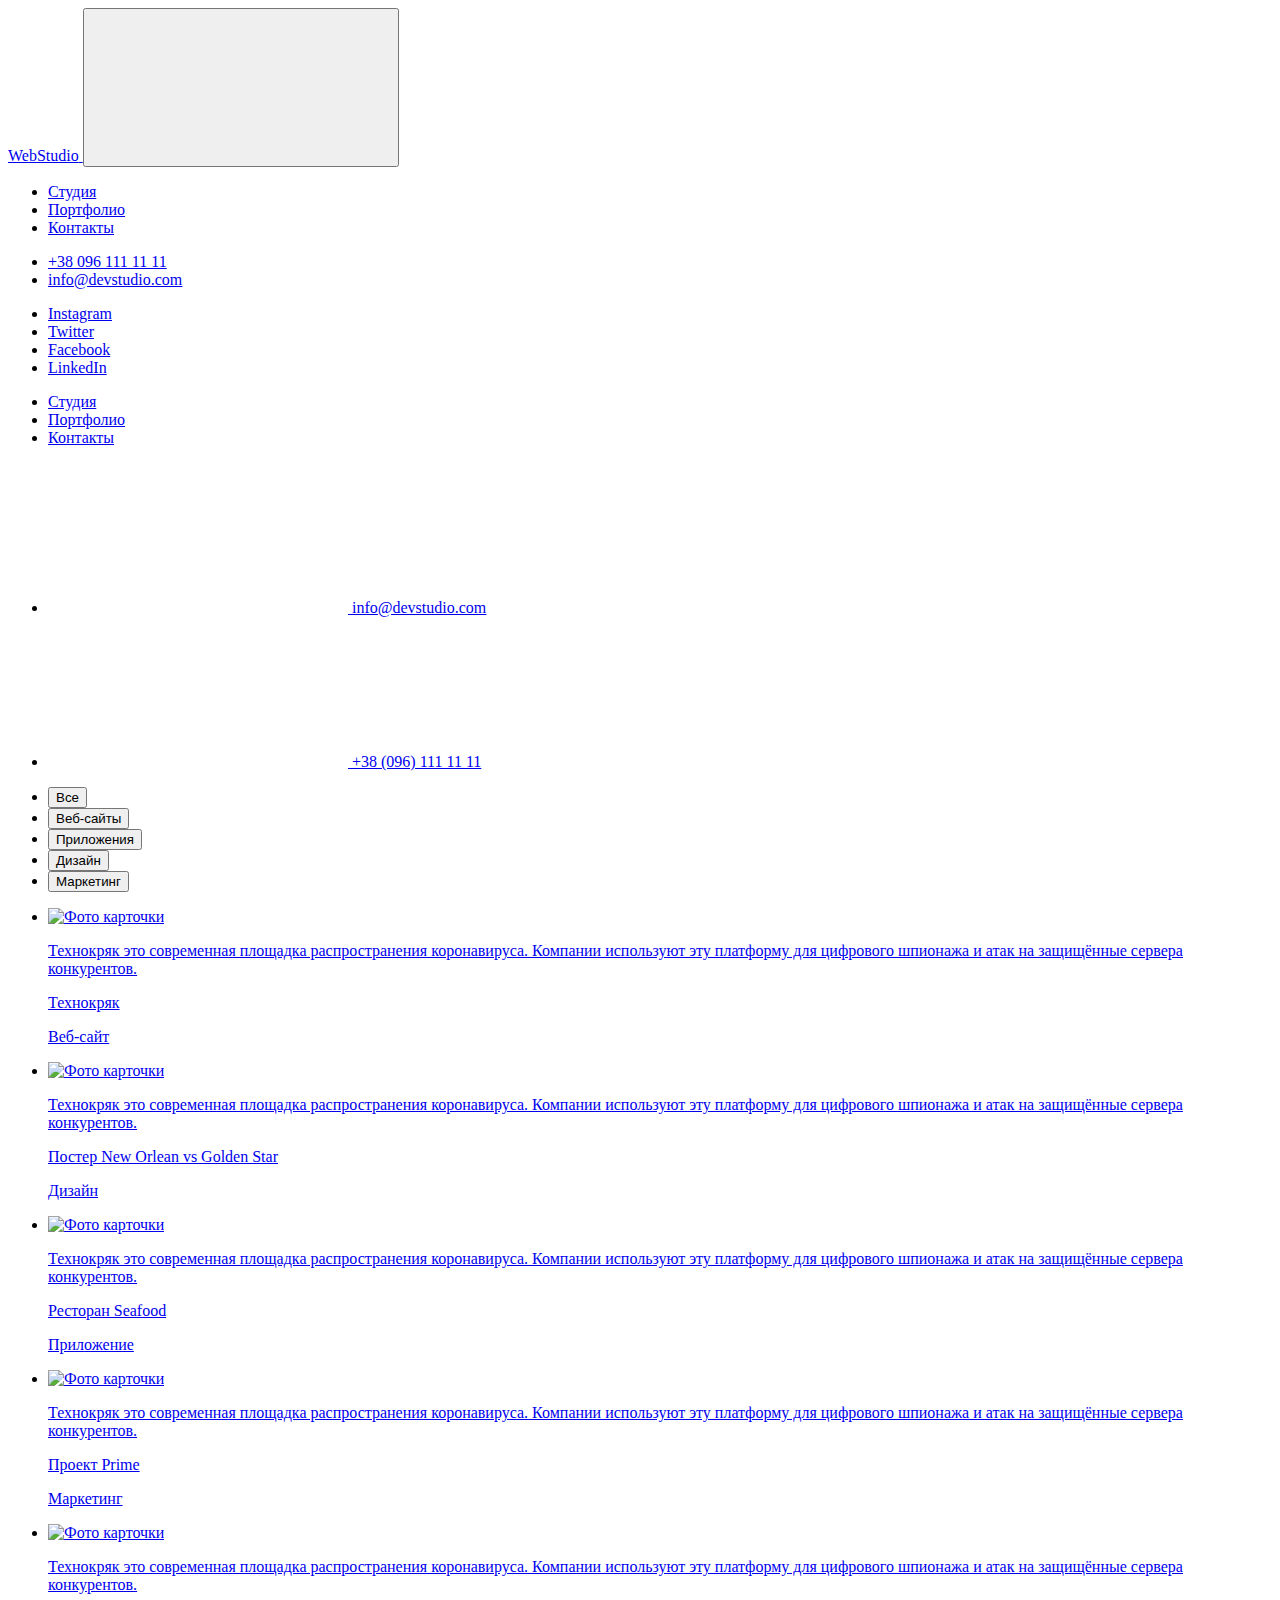
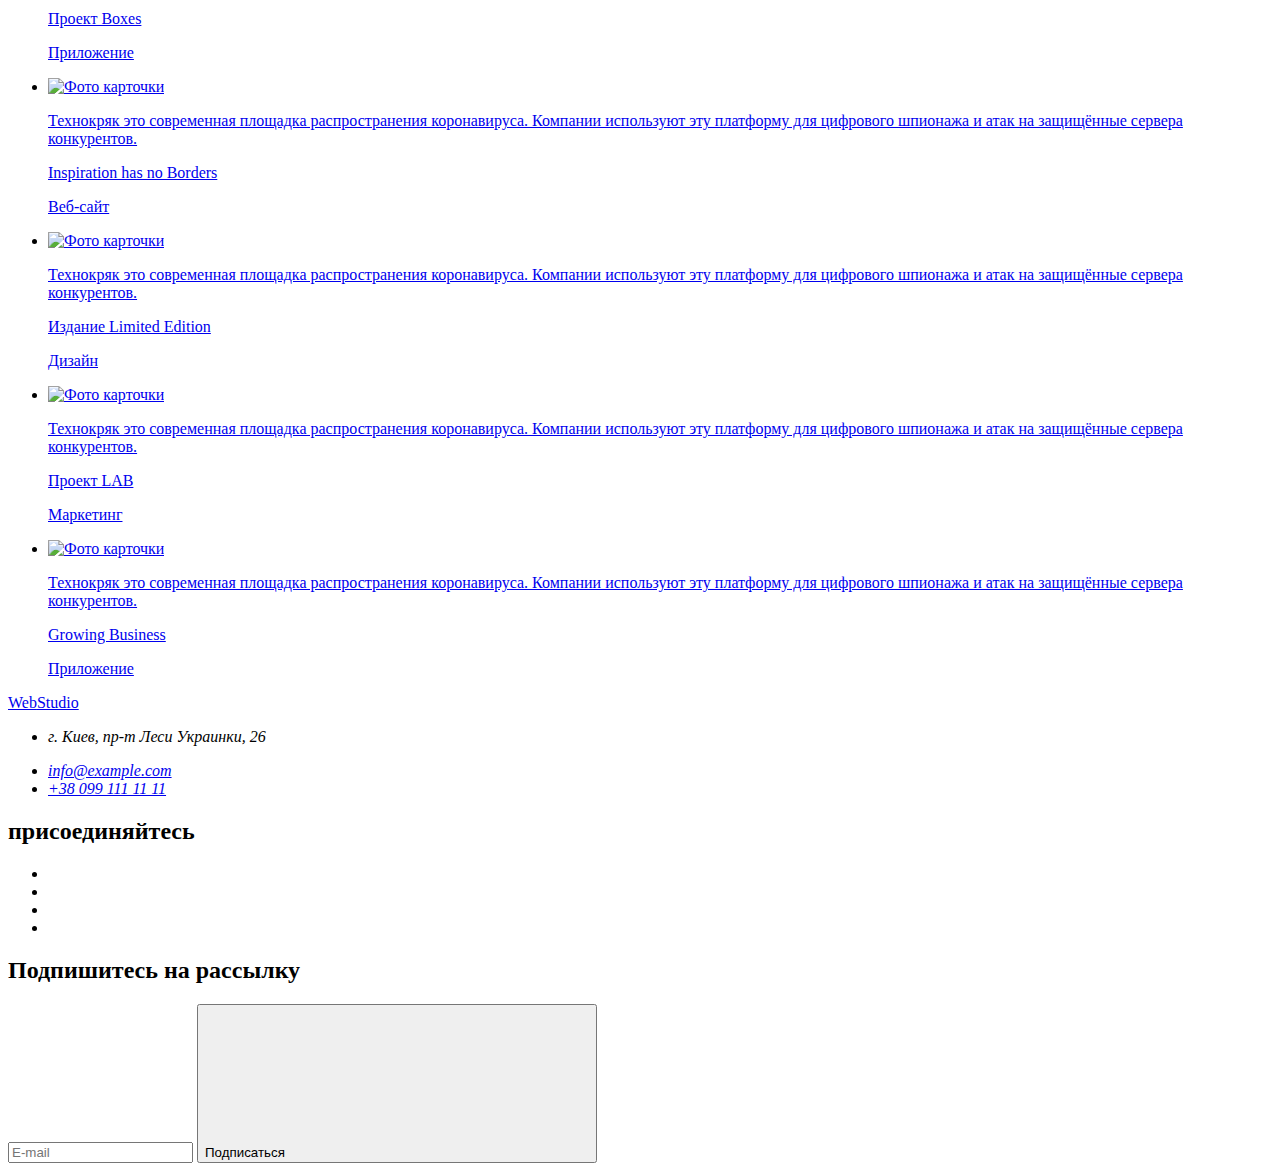
==== portfolio.html @ 1acf0124 "Add files via upload" ====
<!DOCTYPE html>
<html lang="ru">

<head>
    <meta charset="UTF-8">
    <meta name="viewport" content="width=device-width, initial-scale=1.0">
    <!-- <link href="./css/styles.css" rel="stylesheet"> -->
    <link rel="stylesheet" href="./css/main.min.css">
    <!-- Google fonts -->
    <link rel="preconnect" href="https://fonts.gstatic.com">
    <link href="https://fonts.googleapis.com/css2?family=Raleway:wght@700&family=Roboto:wght@400;500;700;900&display=swap"
        rel="stylesheet">
    <!-- Google fonts -->
    <title>Portfolio | Studio Portfolio</title>
</head>

<body>

    <header class="header">
    
        <!-- <div class="container"> -->
    
        <div class="header_flex">
    
            <nav class="navigation">
    
                <a href="./index.html" class="logo">
                    <span class="logo-web">Web</span><span>Studio</span>
                </a>
    
                <button type="button" class="menu-button" aria-expanded="false" data-menu-button>
    
                    <svg class="menu-button" aria-label="Переключатель мобильного меню">
    
                        <use class="icon-menu" href="./images/symbol-defs.svg#icon-menu"></use>
    
                        <use class="icon-cross" href="./images/symbol-defs.svg#icon-cross"></use>
    
                    </svg>
    
                </button>
    
                <div class="menu-container" data-menu>
    
                    <!-- Pages -->
    
                    <ul class="menu_list">
    
                        <li class="menu_item">
                            <a class="menu_pages" href="./index.html">Студия</a>
                        </li>
    
                        <li class="menu_item">
                            <a class="menu_pages" href="./portfolio.html">Портфолио</a>
                        </li>
    
                        <li class="menu_item">
                            <a class="menu_pages" href="#">Контакты</a>
                        </li>
    
                    </ul>
    
                    <!-- Contacts -->
    
                    <ul>
    
                        <li class="contact_item-phone">
                            <a href="tel:+380961111111" class="menu_contact-phone">
                                +38 096 111 11 11
                            </a>
                        </li>
    
                        <li class="contact_item-mail">
                            <a href="mailto:info@devstudio.com" class="menu_contact-mail">
                                info@devstudio.com
                            </a>
                        </li>
    
                    </ul>
    
                    <!-- Social media -->
    
                    <ul class="menu_media">
    
                        <li class="menu_media-item">
                            <a href="#" class="menu_media-link">Instagram</a>
                        </li>
    
                        <li class="menu_media-item">
                            <a href="#" class="menu_media-link">Twitter</a>
                        </li>
    
                        <li class="menu_media-item">
                            <a href="#" class="menu_media-link">Facebook</a>
                        </li>
    
                        <li class="menu_media-item">
                            <a href="#" class="menu_media-link">LinkedIn</a>
                        </li>
    
    
                    </ul>
    
                </div>
    
                <!-- Tablet and PC pages navigation -->
    
                <ul class="pages">
    
                    <li class="pages_item"><a href="./index.html"
                            class="navigation_link">Студия</a>
                    </li>

                    <li class="pages_item pages_item-active">
                        <a href="./portfolio.html" class="navigation_link navigation_link-active">Портфолио</a>
                    </li>

                    <li class="pages_item">
                        <a href="#footer" class="navigation_link">Контакты</a>
                    </li>
    
                </ul>
    
            </nav>
    
            <!-- Tablet and PC contacts -->
    
            <ul class="contacts">
    
                <li class="contacts_item">
                    <a href="mailto:info@devstudio.com" class="contacts_link">
                        <svg class="contacts_icon contacts_icon-envelope">
                            <use href="./images/symbol-defs.svg#envelope"></use>
                        </svg>
                        info@devstudio.com
                    </a>
                </li>
    
                <li class="contacts_item">
                    <a href="tel:+380961111111" class="contacts_link">
                        <svg class="contacts_icon contacts_icon-smartphone">
                            <use href="./images/symbol-defs.svg#smartphone"></use>
                        </svg>
                        +38 (096) 111 11 11
                    </a>
                </li>
    
            </ul>
    
        </div>
    
        <!-- </div> -->
    
    </header>

    <main>

        <section class="section">

                <div class="container">

                <!-- Filters -->

                    <ul class="filters">

                        <li class="filters_item">

                            <button type="button" class="filter_button">Все</button>

                        </li>

                        <li class="filters_item">

                            <button type="button" class="filter_button">Веб-сайты</button>

                        </li>

                        <li class="filters_item">

                            <button type="button" class="filter_button">Приложения</button>

                        </li>

                        <li class="filters_item">

                            <button type="button" class="filter_button">Дизайн</button>

                        </li>

                        <li class="filters_item">

                            <button type="button" class="filter_button">Маркетинг</button>

                        </li>


                    </ul>

                <!-- Cards list -->

                    <ul class="cards">

                        <li class="card">
                            <a class="cards_link" href="#">
                                
                                <img srcset="./images/project-1.jpg 1x, ./images/project-1@2x.jpg 2x" src="./images/project-1.jpg" alt="Фото карточки" class="card_img">

                                <div class="card_overlay">
                                    <p class="overlay_text">Технокряк это современная площадка распространения коронавируса. Компании используют эту
                                        платформу для цифрового
                                        шпионажа и атак на защищённые сервера конкурентов.</p>
                                </div>

                                <div class="card_footer bugged-footer">
                                    <p class="card_title">Технокряк</p>
                                    <p class="card_description">Веб-сайт</p>
                                </div>

                            </a>
                        </li>

                        <li class="card">
                            <a class="cards_link" href="#">

                                <img srcset="./images/project-2.jpg 1x, ./images/project-2@2x.jpg 2x" src="./images/project-2.jpg" alt="Фото карточки" class="card_img">

                                <div class="card_overlay">
                                    <p class="overlay_text">Технокряк это современная площадка распространения коронавируса. Компании используют эту
                                        платформу для цифрового
                                        шпионажа и атак на защищённые сервера конкурентов.</p>
                                </div>

                                <div class="card_footer">
                                <p class="card_title">Постер New Orlean vs Golden Star</p>
                                <p class="card_description">Дизайн</p>
                                </div>

                            </a>
                        </li>

                        <li class="card">
                            <a class="cards_link" href="#">

                                <img srcset="./images/project-3.jpg 1x, ./images/project-3@2x.jpg 2x" src="./images/project-3.jpg" alt="Фото карточки" class="card_img">

                                <div class="card_overlay">
                                    <p class="overlay_text">Технокряк это современная площадка распространения коронавируса. Компании используют эту
                                        платформу для цифрового
                                        шпионажа и атак на защищённые сервера конкурентов.</p>
                                </div>

                                <div class="card_footer">
                                <p class="card_title">Ресторан Seafood</p>
                                <p class="card_description">Приложение</p>
                                </div>

                            </a>
                        </li>

                        <li class="card">
                            <a class="cards_link" href="#">

                                <img srcset="./images/project-4.jpg 1x, ./images/project-4@2x.jpg 2x" src="./images/project-4.jpg" alt="Фото карточки" class="card_img">

                                <div class="card_overlay">
                                    <p class="overlay_text">Технокряк это современная площадка распространения коронавируса. Компании используют эту
                                        платформу для цифрового
                                        шпионажа и атак на защищённые сервера конкурентов.</p>
                                </div>

                                <div class="card_footer">
                                <p class="card_title">Проект Prime</p>
                                <p class="card_description">Маркетинг</p>
                                </div>

                            </a>
                        </li>

                        <li class="card">
                            <a class="cards_link" href="#">

                                <img srcset="./images/project-5.jpg 1x, ./images/project-5@2x.jpg 2x" src="./images/project-5.jpg" alt="Фото карточки" class="card_img">

                                <div class="card_overlay">
                                    <p class="overlay_text">Технокряк это современная площадка распространения коронавируса. Компании используют эту
                                        платформу для цифрового
                                        шпионажа и атак на защищённые сервера конкурентов.</p>
                                </div>

                                <div class="card_footer">
                                <p class="card_title">Проект Boxes</p>
                                <p class="card_description">Приложение</p>
                                </div>

                            </a>
                        </li>

                        <li class="card">
                            <a class="cards_link" href="#">

                                <img srcset="./images/project-6.jpg 1x, ./images/project-6@2x.jpg 2x" src="./images/project-6.jpg" alt="Фото карточки" class="card_img">

                                <div class="card_overlay">
                                    <p class="overlay_text">Технокряк это современная площадка распространения коронавируса. Компании используют эту
                                        платформу для цифрового
                                        шпионажа и атак на защищённые сервера конкурентов.</p>
                                </div>

                                <div class="card_footer">
                                <p class="card_title">Inspiration has no Borders</p>
                                <p class="card_description">Веб-сайт</p>
                                </div>

                            </a>
                        </li>

                        <li class="card">
                            <a class="cards_link" href="#">
                                
                                <img srcset="./images/project-7.jpg 1x, ./images/project-7@2x.jpg 2x" src="./images/project-7.jpg" alt="Фото карточки" class="card_img">

                                <div class="card_overlay">
                                    <p class="overlay_text">Технокряк это современная площадка распространения коронавируса. Компании используют эту
                                        платформу для цифрового
                                        шпионажа и атак на защищённые сервера конкурентов.</p>
                                </div>

                                <div class="card_footer">
                                <p class="card_title">Издание Limited Edition</p>
                                <p class="card_description">Дизайн</p>
                                </div>

                            </a>
                        </li>

                        <li class="card">
                            <a class="cards_link" href="#">

                                <img srcset="./images/project-8.jpg 1x, ./images/project-8@2x.jpg 2x" src="./images/project-8.jpg" alt="Фото карточки" class="card_img">

                                <div class="card_overlay">
                                    <p class="overlay_text">Технокряк это современная площадка распространения коронавируса. Компании используют эту
                                        платформу для цифрового
                                        шпионажа и атак на защищённые сервера конкурентов.</p>
                                </div>

                                <div class="card_footer">
                                <p class="card_title">Проект LAB</p>
                                <p class="card_description">Маркетинг</p>
                                </div>

                            </a>
                        </li>

                        <li class="card">
                            <a class="cards_link" href="#">

                                <img srcset="./images/project-9.jpg 1x, ./images/project-9@2x.jpg 2x" src="./images/project-9.jpg" alt="Фото карточки" class="card_img">

                                <div class="card_overlay">
                                    <p class="overlay_text">Технокряк это современная площадка распространения коронавируса. Компании используют эту
                                        платформу для цифрового
                                        шпионажа и атак на защищённые сервера конкурентов.</p>
                                </div>

                                <div class="card_footer">
                                <p class="card_title">Growing Business</p>
                                <p class="card_description">Приложение</p>
                                </div>

                            </a>
                        </li>
                        
                    </ul>

                </div>

        </section>

    </main>

    <footer class="footer" id="footer">
    
        <div class="container">
    
            <!-- Logo, address and contacts -->
    
            <div class="footer-flex">
    
                <div class="footer-box">
    
                    <a href="./index.html" class="logo">
                        <span class="logo-web">Web</span><span class="logo-studio">Studio</span>
                    </a>
    
                    <address class="address">
    
                        <ul>
    
                            <li class="address_item">
                                <p class="address_street">г. Киев, пр-т Леси Украинки, 26</p>
                            </li>
    
                            <li class="address_item"><a href="mailto:info@example.com" class="address_contact">
                                    info@example.com
                                </a></li>
                            <li class="address_item"><a href="tel:+380991111111" class="address_contact">
                                    +38 099 111 11 11
                                </a></li>
    
                        </ul>
    
                    </address>
    
                </div>
    
                <!-- Social media -->
    
                <div class="footer-box media-box">
    
                    <h2 class="footer-box-title">присоединяйтесь</h2>
    
                    <ul class="media-list">
    
                        <li><a href="#" class="media_item media_icon-instagram"></a></li>
                        <li><a href="#" class="media_item media_icon-twitter"></a></li>
                        <li><a href="#" class="media_item media_icon-facebook"></a></li>
                        <li><a href="#" class="media_item media_icon-linkedin"></a></li>
    
                    </ul>
    
                </div>
    
            </div>
    
            <!-- Email subscription form -->
    
            <div class="footer-box email-box">
    
                <h2 class="footer-box-title">Подпишитесь на рассылку</h2>
    
                <form class="subscription-form">
    
                    <label>
    
                        <input class="email-input" type="email" name="email" placeholder="E-mail">
    
                    </label>
    
                    <button type="submit" class="subscription-button">
    
                        Подписаться
    
                        <svg class="icon-send">
                            <use href="./images/symbol-defs.svg#icon-send"></use>
                        </svg>
    
                    </button>
    
                </form>
    
            </div>
    
        </div>
    
    </footer>

    <!-- Script -->

    <script src="./js/menu.js"></script>

</body>
</html>
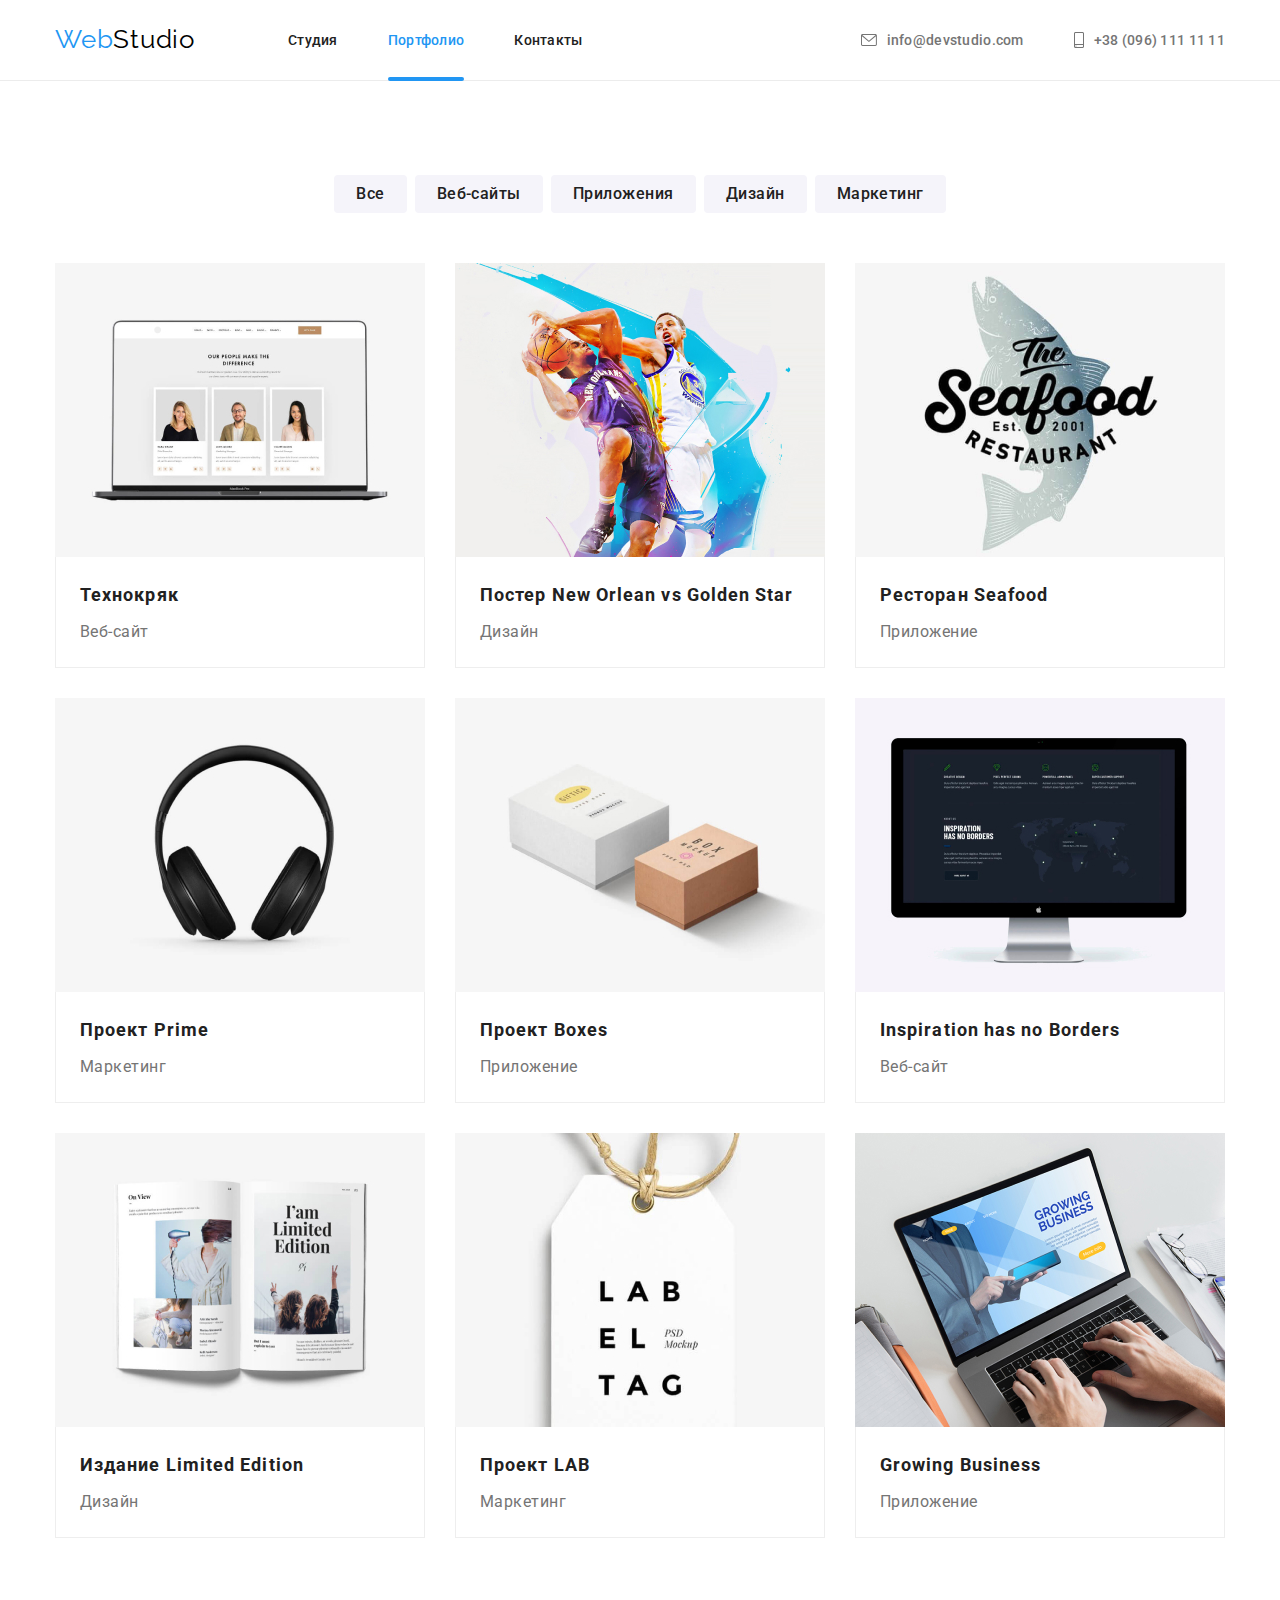
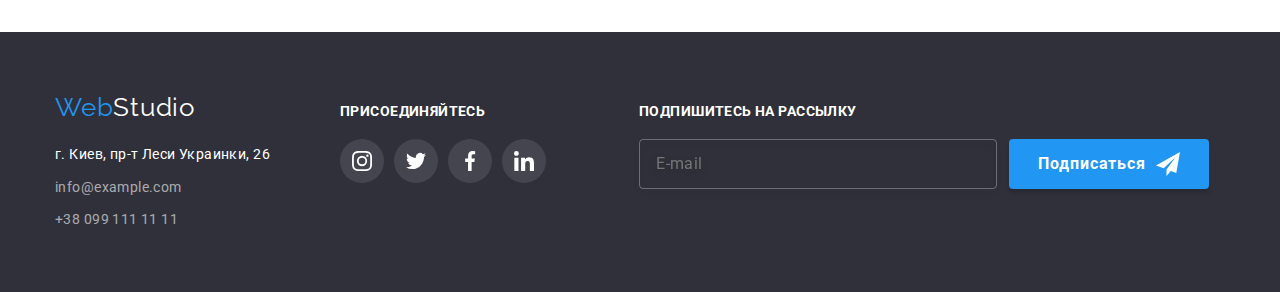
==== commit 5262dc55: "Add files via upload" ====
--- a/portfolio.html
+++ b/portfolio.html
@@ -18,7 +18,7 @@
 
     <header class="header">
     
-        <!-- <div class="container"> -->
+        <div class="container">
     
         <div class="header_flex">
     
@@ -149,7 +149,7 @@
     
         </div>
     
-        <!-- </div> -->
+        </div>
     
     </header>
 
--- a/css/styles.css
+++ b/css/styles.css
@@ -0,0 +1,1007 @@
+:root {
+  --studio-prime-color: #2196f3;
+  --main-dark-color: #212121;
+  --gray-color: #757575;
+  --icons-gray: #afb1b8;
+}
+
+* {
+  box-sizing: border-box;
+}
+
+body {
+  color: #000;
+  font-family: 'Roboto', sans-serif;
+  margin: 0;
+}
+ul {
+  margin: 0;
+  padding: 0;
+  list-style: none;
+}
+button {
+  font-family: inherit;
+}
+img {
+  display: block;
+}
+
+.section {
+  padding: 94px 0 94px 0;
+}
+
+/* Main container style */
+
+.container {
+  width: 1200px;
+  margin: 0 auto;
+  padding: 0 15px;
+}
+
+/* Header */
+
+.header {
+  border-bottom: 1px solid #ececec;
+  /* min-height: 80px; */
+}
+.header_flex {
+  display: flex;
+  height: 80px;
+}
+/* Logo */
+
+.logo {
+  font-size: 26px;
+  color: #000;
+  text-decoration: none;
+  font-family: 'Raleway', sans-serif;
+  letter-spacing: 0.03em;
+  line-height: 1.2;
+}
+.logo-web {
+  color: var(--studio-prime-color);
+}
+.logo-studio {
+  color: #fff;
+}
+
+/* Site navigation */
+
+.navigation {
+  align-items: center;
+  display: flex;
+}
+.pages {
+  margin-left: 93px;
+  display: flex;
+}
+.pages_item:not(:first-child) {
+  margin-left: 50px;
+}
+
+.pages_item {
+  position: relative;
+}
+
+.pages_item::after {
+  content: '';
+  display: flex;
+  opacity: 0;
+  background: var(--studio-prime-color);
+  border-radius: 2px;
+  width: 100%;
+  height: 4px;
+  margin-top: 27px;
+  position: absolute;
+
+  transition-property: opacity;
+  transition-duration: 250ms;
+  transition-timing-function: cubic-bezier(0.4, 0, 0.2, 1);
+}
+.pages_item:hover::after,
+.pages_item:focus::after {
+  opacity: 1;
+}
+.pages_item-active::after {
+  opacity: 1;
+}
+
+.navigation_link {
+  color: var(--main-dark-color);
+  font-weight: 500;
+  font-size: 14px;
+  text-decoration: none;
+  letter-spacing: 0.02em;
+  line-height: 1.15;
+  padding: 15px 0;
+
+  transition-property: color;
+  transition-duration: 250ms;
+  transition-timing-function: cubic-bezier(0.4, 0, 0.2, 1);
+}
+.navigation_link:hover,
+.navigation_link:focus {
+  color: var(--studio-prime-color);
+}
+.navigation_link-active {
+  color: var(--studio-prime-color);
+}
+
+/* Header contacts */
+
+.contacts {
+  margin-left: auto;
+  display: flex;
+  align-items: center;
+}
+.contacts_item:not(:first-child) {
+  margin-left: 50px;
+}
+.contacts_link {
+  display: flex;
+  color: var(--gray-color);
+  fill: var(--gray-color);
+  font-weight: 500;
+  font-size: 14px;
+  text-decoration: none;
+  letter-spacing: 0.02em;
+  line-height: 1.15;
+  padding: 10px 0 10px 0;
+  align-items: center;
+
+  transition-property: color, fill;
+  transition-duration: 250ms;
+  transition-timing-function: cubic-bezier(0.4, 0, 0.2, 1);
+}
+.contacts_link:hover,
+.contacts_link:focus {
+  color: var(--studio-prime-color);
+  fill: var(--studio-prime-color);
+}
+
+.contacts_icon {
+  margin-right: 10px;
+}
+.contacts_icon-envelope {
+  width: 16px;
+  height: 12px;
+}
+.contacts_icon-smartphone {
+  width: 10px;
+  height: 16px;
+}
+
+/* Hero */
+
+.hero {
+  background: linear-gradient(rgba(47, 48, 58, 0.4), rgba(47, 48, 58, 0.4)),
+    url(../images/hero-bg.jpg);
+  background-color: #2f303a;
+  text-align: center;
+  display: flex;
+  align-items: center;
+  padding: 200px 0;
+}
+.hero_title {
+  line-height: 1.36;
+  font-size: 44px;
+  font-weight: 900;
+  color: #fff;
+  text-transform: uppercase;
+  letter-spacing: 0.06em;
+  margin: 0;
+  margin-bottom: 30px;
+}
+.hero_button {
+  display: inline-block;
+
+  cursor: pointer;
+  font-size: 16px;
+  font-weight: 700;
+  line-height: 1.875;
+  color: #fff;
+  text-decoration: none;
+  letter-spacing: 0.06em;
+  background-color: var(--studio-prime-color);
+  box-shadow: 0px 4px 4px rgba(0, 0, 0, 0.15);
+  border-radius: 4px;
+  border: none;
+  padding: 10px 32px;
+
+  transition-property: background;
+  transition-duration: 250ms;
+  transition-timing-function: cubic-bezier(0.4, 0, 0.2, 1);
+}
+.hero_button:hover,
+.hero_button:focus {
+  background: #188ce8;
+}
+
+/* Modal */
+
+.backdrop {
+  position: fixed;
+  top: 0;
+  left: 0;
+  width: 100%;
+  height: 100%;
+  background: rgba(0, 0, 0, 0.2);
+  z-index: 2;
+}
+.backdrop.is-hidden {
+  opacity: 0;
+  pointer-events: none;
+}
+
+.modal {
+  position: absolute;
+  top: 50%;
+  left: 50%;
+  transform: translate(-50%, -50%);
+
+  width: 528px;
+  height: 581px;
+  padding: 40px;
+
+  background: #ffffff;
+  box-shadow: 0px 1px 3px rgba(0, 0, 0, 0.12), 0px 1px 1px rgba(0, 0, 0, 0.14),
+    0px 2px 1px rgba(0, 0, 0, 0.2);
+  border-radius: 4px;
+}
+.modal_close {
+  position: absolute;
+  top: 8px;
+  right: 8px;
+  display: flex;
+  justify-content: center;
+  align-items: center;
+
+  width: 30px;
+  height: 30px;
+  border-radius: 50%;
+
+  background: #ffffff;
+  border: 1px solid rgba(0, 0, 0, 0.1);
+  cursor: pointer;
+}
+
+.modal_close-icon {
+  width: 18px;
+  height: 18px;
+
+  fill: #000;
+
+  transition-property: fill, transform;
+  transition-duration: 250ms;
+  transition-timing-function: cubic-bezier(0.4, 0, 0.2, 1);
+}
+.modal_close:hover .modal_close-icon {
+  transform: rotate(90deg);
+  fill: var(--studio-prime-color);
+}
+
+/* Modal form */
+
+.modal_title {
+  font-weight: bold;
+  font-size: 20px;
+  line-height: 1.15;
+  text-align: center;
+  letter-spacing: 0.03em;
+  margin: 0;
+
+  color: var(--main-dark-color);
+}
+
+.modal_form {
+  display: flex;
+  flex-direction: column;
+  text-align: left;
+  justify-content: center;
+  margin-top: 12px;
+}
+
+/* Modal form inputs */
+
+.form_element {
+  display: flex;
+  flex-direction: column;
+
+  font-size: 12px;
+  line-height: 1.16;
+  letter-spacing: 0.01em;
+
+  color: var(--gray-color);
+}
+.form_element:not(:nth-child(4)) {
+  margin-bottom: 10px;
+}
+
+.input-box {
+  position: relative;
+  margin-top: 4px;
+  height: 40px;
+}
+.element_icon {
+  position: absolute;
+  top: 50%;
+  left: 15px;
+
+  transform: translateY(-50%);
+
+  width: 18px;
+  height: 18px;
+  fill: var(--main-dark-color);
+
+  transition-property: fill;
+  transition-duration: 250ms;
+  transition-timing-function: cubic-bezier(0.4, 0, 0.2, 1);
+}
+.input-box:focus-within .element_icon {
+  fill: var(--studio-prime-color);
+}
+
+.form_input {
+  display: flex;
+  align-items: center;
+  padding-left: 42px;
+  width: 100%;
+  height: 100%;
+  outline: none;
+
+  border: 1px solid rgba(33, 33, 33, 0.2);
+  border-radius: 4px;
+
+  transition-property: border;
+  transition-duration: 250ms;
+  transition-timing-function: cubic-bezier(0.4, 0, 0.2, 1);
+}
+.input-box:focus-within .form_input {
+  border: 1px solid var(--studio-prime-color);
+}
+
+/* Form comment input */
+
+.form_comment {
+  width: 100%;
+  padding: 12px 16px;
+  border: 1px solid rgba(33, 33, 33, 0.2);
+  border-radius: 4px;
+  margin-top: 4px;
+  resize: none;
+  height: 120px;
+
+  font-family: Roboto;
+  font-size: 12px;
+  line-height: 1.16;
+  letter-spacing: 0.01em;
+  outline: none;
+
+  transition-property: border;
+  transition-duration: 250ms;
+  transition-timing-function: cubic-bezier(0.4, 0, 0.2, 1);
+}
+.form_comment::placeholder {
+  font-family: Roboto;
+  font-size: 12px;
+  line-height: 1.16;
+  letter-spacing: 0.01em;
+  color: var(--gray-color);
+  opacity: 0.5;
+}
+
+.form_comment:focus-within {
+  border: 1px solid var(--studio-prime-color);
+}
+
+/* Form consent */
+
+.modal_consent {
+  position: relative;
+  display: flex;
+  justify-content: center;
+  margin-top: 20px;
+  padding-left: 20px;
+
+  font-size: 14px;
+  line-height: 1.71;
+  letter-spacing: 0.03em;
+}
+.modal_consent > .consent_link {
+  color: var(--studio-prime-color);
+  padding-left: 7px;
+}
+
+.consent_input {
+  position: absolute;
+  -webkit-appearance: none;
+  appearance: none;
+}
+
+.check-box {
+  position: absolute;
+  top: 50%;
+  left: 10px;
+  transform: translateY(-50%);
+  cursor: pointer;
+
+  width: 16px;
+  height: 15px;
+
+  border-radius: 4px;
+  border: 2px solid var(--main-dark-color);
+}
+
+.consent_input:checked + .check-box {
+  background-image: url(../images/modal-form-icons/check.svg);
+  background-color: var(--studio-prime-color);
+  border: none;
+}
+
+/* Form submission button */
+
+.modal_submit {
+  width: 200px;
+  height: 50px;
+
+  font-weight: bold;
+  font-size: 16px;
+  line-height: 1.87;
+  cursor: pointer;
+
+  display: flex;
+  align-items: center;
+  justify-content: center;
+  letter-spacing: 0.06em;
+  border: none;
+  border-radius: 4px;
+  margin-top: 30px;
+  margin-left: auto;
+  margin-right: auto;
+
+  color: #ffffff;
+  background-color: var(--studio-prime-color);
+  box-shadow: 0px 4px 4px rgba(0, 0, 0, 0.15);
+
+  transition-property: background-color;
+  transition-duration: 250ms;
+  transition-timing-function: cubic-bezier(0.4, 0, 0.2, 1);
+}
+.modal_submit:hover,
+.modal_submit:focus {
+  background-color: #188ce8;
+}
+
+/* Qualities list */
+
+.qualities {
+  display: flex;
+  flex-wrap: wrap;
+}
+
+.qualities_item {
+  width: 270px;
+}
+
+.qualities_icon-box {
+  display: flex;
+  height: 120px;
+  background-color: #f5f4fa;
+  margin-bottom: 30px;
+  background-size: 70px;
+  align-items: center;
+  justify-content: center;
+}
+.qualities_icon {
+  width: 70px;
+  height: 70px;
+}
+
+.qualities_item:not(:last-child) {
+  margin-right: 30px;
+}
+.qualities_title {
+  font-size: 14px;
+  font-weight: 700;
+  color: var(--main-dark-color);
+  line-height: 1.2;
+  letter-spacing: 0.03em;
+  text-transform: uppercase;
+  margin: 0;
+  margin-bottom: 10px;
+}
+.qualities_description {
+  font-size: 14px;
+  color: var(--gray-color);
+  line-height: 1.7;
+  letter-spacing: 0.03em;
+  margin: 0;
+}
+
+/* What are we doing block */
+
+.services {
+  padding-top: 0;
+}
+
+.services_title {
+  font-weight: 700;
+  font-size: 36px;
+  line-height: 1.2;
+  text-align: center;
+  letter-spacing: 0.03em;
+  color: var(--main-dark-color);
+  margin-bottom: 50px;
+  margin-top: 0;
+}
+
+.services_list {
+  display: flex;
+}
+
+.services_item {
+  position: relative;
+  overflow: hidden;
+  z-index: 1;
+}
+.services_item:not(:last-child) {
+  margin-right: 30px;
+}
+
+.service_label {
+  font-style: normal;
+  font-weight: bold;
+  font-size: 14px;
+  line-height: 1.15;
+  text-align: center;
+  letter-spacing: 0.03em;
+  text-transform: uppercase;
+  margin: 0;
+  color: #ffffff;
+
+  position: absolute;
+  bottom: 0;
+  left: 0;
+  right: 0;
+  padding: 27px 0;
+
+  background: rgba(47, 48, 58, 0.8);
+}
+
+/* Our team */
+
+.team {
+  background-color: #f5f4fa;
+}
+
+.team_title {
+  font-weight: 700;
+  font-size: 36px;
+  line-height: 1.2;
+  text-align: center;
+  letter-spacing: 0.03em;
+  color: var(--main-dark-color);
+  margin: 0;
+}
+
+.team_list {
+  display: flex;
+  margin-top: 50px;
+}
+
+.team_item {
+  box-shadow: 0px 1px 3px rgba(0, 0, 0, 0.12), 0px 1px 1px rgba(0, 0, 0, 0.14),
+    0px 2px 1px rgba(0, 0, 0, 0.2);
+  border-radius: 0px 0px 4px 4px;
+}
+.team_item:not(:last-child) {
+  margin-right: 30px;
+}
+
+.team_item-footer {
+  background-color: #fff;
+  padding: 30px 0 30px 0;
+  text-align: center;
+  border-bottom-left-radius: 4px;
+  border-bottom-right-radius: 4px;
+}
+.member {
+  font-weight: 500;
+  font-size: 16px;
+  line-height: 1.2;
+  letter-spacing: 0.03em;
+  color: var(--main-dark-color);
+  margin: 0;
+}
+.member-position {
+  font-size: 16px;
+  line-height: 19px;
+  letter-spacing: 0.03em;
+  color: var(--gray-color);
+  margin: 10px 0 0 0;
+}
+
+.team_social-list {
+  display: flex;
+  justify-content: center;
+  margin-top: 16px;
+}
+
+.team_social-item:not(:last-child) {
+  margin-right: 10px;
+}
+
+.social_link {
+  display: flex;
+  width: 44px;
+  height: 44px;
+  border-radius: 50%;
+  justify-content: center;
+  align-items: center;
+  fill: var(--icons-gray);
+
+  transition-property: background-color, fill;
+  transition-duration: 250ms;
+  transition-timing-function: cubic-bezier(0.4, 0, 0.2, 1);
+}
+
+.social_link:hover,
+.social_link:focus {
+  background-color: var(--studio-prime-color);
+  fill: #fff;
+}
+
+.social_icon {
+  width: 20px;
+  height: 20px;
+}
+
+/* Regular customers */
+
+.clients_title {
+  color: var(--main-dark-color);
+  font-weight: bold;
+  font-size: 36px;
+  line-height: 42px;
+  text-align: center;
+  letter-spacing: 0.03em;
+  margin: 0;
+  margin-bottom: 50px;
+}
+
+.clients_list {
+  display: flex;
+  justify-content: center;
+}
+
+.clients_item:not(:last-child) {
+  margin-right: 30px;
+}
+
+.clients_link {
+  display: flex;
+  justify-content: center;
+  align-items: center;
+  width: 170px;
+  height: 90px;
+  border: 1px solid var(--icons-gray);
+  border-radius: 4px;
+  fill: var(--icons-gray);
+
+  transition-property: border, fill;
+  transition-duration: 250ms;
+  transition-timing-function: cubic-bezier(0.4, 0, 0.2, 1);
+}
+.clients_link:hover,
+.clients_link:focus {
+  border: 1px solid var(--studio-prime-color);
+  fill: var(--studio-prime-color);
+}
+
+.logo-1 {
+  width: 45px;
+  height: 50px;
+}
+.logo-2 {
+  width: 40px;
+  height: 52px;
+}
+.logo-3 {
+  width: 41px;
+  height: 42.6px;
+}
+.logo-4 {
+  width: 80px;
+  height: 42px;
+}
+.logo-5 {
+  width: 59px;
+  height: 47px;
+}
+.logo-6 {
+  width: 88.5px;
+  height: 45.5px;
+}
+
+/* Portfolio page */
+
+/* Filters */
+
+.filters {
+  display: flex;
+  justify-content: center;
+}
+.filters_item:not(:last-child) {
+  margin-right: 8px;
+}
+.filter_button {
+  font-weight: 500;
+  font-size: 16px;
+  line-height: 1.6;
+  text-align: center;
+  letter-spacing: 0.03em;
+  color: var(--main-dark-color);
+  border: none;
+  border-radius: 4px;
+  padding: 6px 22px;
+
+  transition-property: color, background-color, box-shadow;
+  transition-duration: 250ms;
+  transition-timing-function: cubic-bezier(0.4, 0, 0.2, 1);
+}
+.filter_button:hover,
+.filter_button:focus {
+  color: #fff;
+  background-color: var(--studio-prime-color);
+  box-shadow: 0px 3px 1px rgba(0, 0, 0, 0.1), 0px 1px 2px rgba(0, 0, 0, 0.08),
+    0px 2px 2px rgba(0, 0, 0, 0.12);
+}
+
+/* Cards list */
+
+.cards {
+  display: flex;
+  flex-wrap: wrap;
+  margin-top: 50px;
+}
+.cards .cards_link {
+  text-decoration: none;
+}
+
+.card {
+  margin-right: 30px;
+  margin-bottom: 30px;
+
+  position: relative;
+  overflow: hidden;
+
+  transition-property: box-shadow;
+  transition-duration: 250ms;
+  transition-timing-function: cubic-bezier(0.4, 0, 0.2, 1);
+}
+.card:hover,
+.card:focus {
+  box-shadow: 0px 1px 1px rgba(0, 0, 0, 0.12), 0px 4px 4px rgba(0, 0, 0, 0.06),
+    1px 4px 6px rgba(0, 0, 0, 0.16);
+}
+
+.card:nth-child(3n) {
+  margin-right: 0;
+}
+.card:nth-child(n + 7) {
+  margin-bottom: 0;
+}
+
+.card_overlay {
+  position: absolute;
+  top: 0;
+  bottom: 110px;
+  left: 0;
+  padding: 63px 24px;
+
+  background: rgba(33, 150, 243, 0.9);
+
+  transform: translatey(100%);
+
+  transition-property: transform;
+  transition-duration: 250ms;
+  transition-timing-function: cubic-bezier(0.4, 0, 0.2, 1);
+}
+.overlay_text {
+  font-size: 18px;
+  line-height: 1.56;
+  letter-spacing: 0.03em;
+  margin: 0;
+  color: #ffffff;
+}
+.card:hover .card_overlay,
+.card:focus .card_overlay {
+  transform: translatey(0);
+}
+
+.card_title {
+  font-weight: 700;
+  font-size: 18px;
+  line-height: 2;
+  letter-spacing: 0.06em;
+  color: var(--main-dark-color);
+  margin: 0;
+}
+.card_description {
+  font-size: 16px;
+  line-height: 1.875;
+  letter-spacing: 0.03em;
+  color: var(--gray-color);
+  margin: 4px 0 0 0;
+}
+
+/* Cards footer */
+
+.card_footer {
+  position: relative;
+  background-color: #fff;
+  border: 1px solid #eee;
+  border-top: none;
+  padding: 20px 24px;
+}
+
+/* Footer */
+
+.footer {
+  background-color: #2f303a;
+  display: flex;
+  padding-bottom: 60px;
+  padding-top: 60px;
+}
+.footer-flex {
+  display: flex;
+  align-items: baseline;
+  justify-content: space-between;
+}
+.footer-box:first-child {
+  margin-right: 70px;
+}
+.footer-box:nth-child(2) {
+  margin-right: 93px;
+}
+
+/* Footer address and contacts */
+
+.address {
+  margin-top: 20px;
+}
+.address_item:not(:first-child) {
+  margin-top: 9px;
+}
+.address_contact {
+  color: rgba(255, 255, 255, 0.6);
+  font-size: 14px;
+  font-style: normal;
+  text-decoration: none;
+  line-height: 1.7;
+  letter-spacing: 0.03em;
+}
+.address_street {
+  margin: 0;
+  color: #fff;
+  font-size: 14px;
+  font-style: normal;
+  line-height: 1.7;
+  letter-spacing: 0.03em;
+}
+
+/* Social media */
+
+.footer-box-title {
+  font-weight: bold;
+  font-style: normal;
+  font-size: 14px;
+  line-height: 1.15;
+  letter-spacing: 0.03em;
+  text-transform: uppercase;
+  color: #ffffff;
+  margin: 0;
+  margin-bottom: 20px;
+}
+
+.media-list {
+  display: flex;
+}
+
+.media_item {
+  display: block;
+  width: 44px;
+  height: 44px;
+  background-color: rgba(255, 255, 255, 0.1);
+  background-size: 20px;
+  background-repeat: no-repeat;
+  background-position: center;
+  border-radius: 50%;
+
+  transition-property: background-color;
+  transition-duration: 250ms;
+  transition-timing-function: cubic-bezier(0.4, 0, 0.2, 1);
+}
+
+.media_item:hover,
+.media_item:focus {
+  background-color: var(--studio-prime-color);
+}
+.media_icon-instagram {
+  background-image: url(../images/media-icons/instagram.svg);
+  margin-right: 10px;
+}
+.media_icon-twitter {
+  background-image: url(../images/media-icons/twitter.svg);
+  margin-right: 10px;
+}
+.media_icon-facebook {
+  background-image: url(../images/media-icons/facebook.svg);
+  margin-right: 10px;
+}
+.media_icon-linkedin {
+  background-image: url(../images/media-icons/linkedin.svg);
+}
+
+/* Email subscription form */
+
+.subscription-form {
+  display: flex;
+}
+
+.email-input {
+  display: flex;
+  align-items: center;
+  padding-left: 16px;
+
+  width: 358px;
+  height: 50px;
+
+  font-size: 16px;
+  line-height: 1.25;
+  letter-spacing: 0.03em;
+  color: rgba(255, 255, 255, 0.6);
+
+  background: transparent;
+  border: 1px solid rgba(255, 255, 255, 0.3);
+  filter: drop-shadow(0px 4px 4px rgba(0, 0, 0, 0.15));
+  border-radius: 4px;
+}
+
+.subscription-button {
+  display: flex;
+  align-items: center;
+  justify-content: center;
+  letter-spacing: 0.06em;
+  width: 200px;
+  height: 50px;
+  margin-left: 12px;
+
+  cursor: pointer;
+  background-color: var(--studio-prime-color);
+  border: none;
+  box-shadow: 0px 4px 4px rgba(0, 0, 0, 0.15);
+  border-radius: 4px;
+
+  font-weight: bold;
+  font-size: 16px;
+  line-height: 1.87;
+  color: #ffffff;
+
+  transition-property: background;
+  transition-duration: 250ms;
+  transition-timing-function: cubic-bezier(0.4, 0, 0.2, 1);
+}
+.subscription-button:hover,
+.subscription-button:focus {
+  background: #188ce8;
+}
+
+.icon-send {
+  width: 24px;
+  height: 24px;
+
+  margin-left: 10px;
+
+  fill: #fff;
+}
--- a/css/main.min.css
+++ b/css/main.min.css
@@ -0,0 +1,2 @@
+*,::after,::before{-webkit-box-sizing:border-box;box-sizing:border-box}:root{-moz-tab-size:4;-o-tab-size:4;tab-size:4}html{line-height:1.15;-webkit-text-size-adjust:100%}body{margin:0}body{font-family:system-ui,-apple-system,'Segoe UI',Roboto,Helvetica,Arial,sans-serif,'Apple Color Emoji','Segoe UI Emoji'}hr{height:0;color:inherit}abbr[title]{-webkit-text-decoration:underline dotted;text-decoration:underline dotted}b,strong{font-weight:bolder}code,kbd,pre,samp{font-family:ui-monospace,SFMono-Regular,Consolas,'Liberation Mono',Menlo,monospace;font-size:1em}small{font-size:80%}sub,sup{font-size:75%;line-height:0;position:relative;vertical-align:baseline}sub{bottom:-.25em}sup{top:-.5em}table{text-indent:0;border-color:inherit}button,input,optgroup,select,textarea{font-family:inherit;font-size:100%;line-height:1.15;margin:0}button,select{text-transform:none}[type=button],[type=reset],[type=submit],button{-webkit-appearance:button}::-moz-focus-inner{border-style:none;padding:0}:-moz-focusring{outline:1px dotted ButtonText}:-moz-ui-invalid{box-shadow:none}legend{padding:0}progress{vertical-align:baseline}::-webkit-inner-spin-button,::-webkit-outer-spin-button{height:auto}[type=search]{-webkit-appearance:textfield;outline-offset:-2px}::-webkit-search-decoration{-webkit-appearance:none}::-webkit-file-upload-button{-webkit-appearance:button;font:inherit}summary{display:list-item}body{color:#000;font-family:'Roboto', sans-serif;margin:0}body.modal-open{overflow:hidden}ul{margin:0;padding:0;list-style:none}button{font-family:inherit}img{display:block}.section{padding:60px 0 60px 0}@media (min-width: 1200px){.section{padding:94px 0}}.container{margin:0 auto;padding:0 15px;width:100%}@media (min-width: 480px) and (max-width: 767px){.container{max-width:480px}}@media (min-width: 768px){.container{width:768px}}@media (min-width: 1200px){.container{width:1200px}}.header{-webkit-box-sizing:border-box;box-sizing:border-box;border-bottom:1px solid #ececec;padding:0 15px}.header_flex{display:-webkit-box;display:-ms-flexbox;display:flex;height:80px}.logo{font-size:24px;color:#000;text-decoration:none;font-family:'Raleway', sans-serif;letter-spacing:0.03em;line-height:1.2}@media (min-width: 1200px){.logo{font-size:26px}}.logo-web{color:#2196f3}.logo-studio{color:#fff}.navigation{display:-webkit-box;display:-ms-flexbox;display:flex;-webkit-box-align:center;-ms-flex-align:center;align-items:center;width:100%}@media (min-width: 1200px){.navigation{width:-webkit-fit-content;width:-moz-fit-content;width:fit-content}}.menu-button{margin-left:auto;padding:0;border:none;background:transparent;z-index:2;width:40px;height:40px;-webkit-transition-property:fill;transition-property:fill;-webkit-transition-duration:250ms;transition-duration:250ms;-webkit-transition-timing-function:cubic-bezier(0.4, 0, 0.2, 1);transition-timing-function:cubic-bezier(0.4, 0, 0.2, 1)}.menu-button:hover,.menu-button:focus{fill:#2196f3}@media (min-width: 768px){.menu-button{display:none}}.menu-button .icon-cross{display:none}.menu-button.is-open .icon-cross{display:block}.menu-button.is-open .icon-menu{display:none}.pages{display:none;margin-left:88px}@media (min-width: 768px){.pages{display:-webkit-box;display:-ms-flexbox;display:flex}}@media (min-width: 1200px){.pages{margin-left:93px}}.pages_item{position:relative}.pages_item:not(:first-child){margin-left:50px}.pages_item::after{content:'';display:-webkit-box;display:-ms-flexbox;display:flex;opacity:0;background:#2196f3;border-radius:2px;width:100%;height:4px;margin-top:27.5px;position:absolute;-webkit-transition-property:opacity;transition-property:opacity;-webkit-transition-duration:250ms;transition-duration:250ms;-webkit-transition-timing-function:cubic-bezier(0.4, 0, 0.2, 1);transition-timing-function:cubic-bezier(0.4, 0, 0.2, 1)}.pages_item:hover::after,.pages_item:focus::after{opacity:1}.pages_item-active::after{opacity:1}.navigation_link{color:#212121;font-weight:500;font-size:14px;text-decoration:none;letter-spacing:0.02em;line-height:1.15;padding:15px 0;-webkit-transition-property:color;transition-property:color;-webkit-transition-duration:250ms;transition-duration:250ms;-webkit-transition-timing-function:cubic-bezier(0.4, 0, 0.2, 1);transition-timing-function:cubic-bezier(0.4, 0, 0.2, 1)}.navigation_link:hover,.navigation_link:focus{color:#2196f3}.navigation_link-active{color:#2196f3}.contacts{display:none}@media (min-width: 768px){.contacts{display:block}}@media (min-width: 1200px){.contacts{display:-webkit-box;display:-ms-flexbox;display:flex;margin-left:auto}}@media (min-width: 1200px){.contacts_item{display:-webkit-box;display:-ms-flexbox;display:flex;vertical-align:middle}}@media (min-width: 1200px){.contacts_item:not(:first-child){margin-left:50px}}.contacts_link{display:-webkit-box;display:-ms-flexbox;display:flex;color:#757575;fill:#757575;font-weight:500;font-size:12px;text-decoration:none;letter-spacing:0.02em;line-height:1.15;padding:10px 0 10px 0;-webkit-box-align:center;-ms-flex-align:center;align-items:center;-webkit-transition-property:color, fill;transition-property:color, fill;-webkit-transition-duration:250ms;transition-duration:250ms;-webkit-transition-timing-function:cubic-bezier(0.4, 0, 0.2, 1);transition-timing-function:cubic-bezier(0.4, 0, 0.2, 1)}@media (min-width: 1200px){.contacts_link{font-size:14px}}.contacts_link:hover,.contacts_link:focus{color:#2196f3;fill:#2196f3}.contacts_icon{margin-right:10px}.contacts_icon-envelope{width:16px;height:12px}.contacts_icon-smartphone{width:10px;height:16px}.hero{display:-webkit-box;display:-ms-flexbox;display:flex;-webkit-box-align:center;-ms-flex-align:center;align-items:center;background:-webkit-gradient(linear, left top, left bottom, from(rgba(47,48,58,0.4)), to(rgba(47,48,58,0.4))),url(../images/hero-bg.jpg);background:linear-gradient(rgba(47,48,58,0.4), rgba(47,48,58,0.4)),url(../images/hero-bg.jpg);background-color:#2f303a;background-repeat:no-repeat;background-size:cover;background-position:center;text-align:center;padding:200px 0}@media (min-device-pixel-ratio: 2), (-webkit-min-device-pixel-ratio: 2), (min-resolution: 192dpi), (min-resolution: 2dppx){.hero .hero{background-image:url("../images/hero-bg@2x.jpg")}}.hero_title{margin:0;margin-bottom:30px;font-size:26px;line-height:1.6;font-weight:900;text-transform:uppercase;letter-spacing:0.06em;color:#fff}@media (min-width: 1200px){.hero_title{font-size:44px}}.hero_button{display:inline-block;cursor:pointer;font-size:16px;font-weight:700;line-height:1.875;color:#fff;text-decoration:none;letter-spacing:0.06em;background-color:#2196f3;-webkit-box-shadow:0px 4px 4px rgba(0,0,0,0.15);box-shadow:0px 4px 4px rgba(0,0,0,0.15);border-radius:4px;border:none;padding:10px 32px;-webkit-transition-property:background;transition-property:background;-webkit-transition-duration:250ms;transition-duration:250ms;-webkit-transition-timing-function:cubic-bezier(0.4, 0, 0.2, 1);transition-timing-function:cubic-bezier(0.4, 0, 0.2, 1)}.hero_button:hover,.hero_button:focus{background:#188ce8}.backdrop{position:fixed;top:0;left:0;width:100%;height:100%;background:rgba(0,0,0,0.2);z-index:2;overflow-y:scroll}.backdrop.is-hidden{opacity:0;pointer-events:none}.modal{position:absolute;top:50%;left:50%;-webkit-transform:translate(-50%, -50%);transform:translate(-50%, -50%);width:calc(100% - 30px);padding:40px;background:#fff;-webkit-box-shadow:0px 1px 3px rgba(0,0,0,0.12),0px 1px 1px rgba(0,0,0,0.14),0px 2px 1px rgba(0,0,0,0.2);box-shadow:0px 1px 3px rgba(0,0,0,0.12),0px 1px 1px rgba(0,0,0,0.14),0px 2px 1px rgba(0,0,0,0.2);border-radius:4px}@media (min-width: 480px) and (max-width: 1199px){.modal{max-width:450px}}@media (min-width: 1200px){.modal{width:528px}}.modal_close{position:absolute;top:8px;right:8px;display:-webkit-box;display:-ms-flexbox;display:flex;-webkit-box-pack:center;-ms-flex-pack:center;justify-content:center;-webkit-box-align:center;-ms-flex-align:center;align-items:center;width:30px;height:30px;border-radius:50%;background:#fff;border:1px solid rgba(0,0,0,0.1);cursor:pointer}.modal_close-icon{width:18px;height:18px;fill:#000;-webkit-transition-property:fill, -webkit-transform;transition-property:fill, -webkit-transform;transition-property:fill, transform;transition-property:fill, transform, -webkit-transform;-webkit-transition-duration:250ms;transition-duration:250ms;-webkit-transition-timing-function:cubic-bezier(0.4, 0, 0.2, 1);transition-timing-function:cubic-bezier(0.4, 0, 0.2, 1)}.modal_close:hover .modal_close-icon{-webkit-transform:rotate(90deg);transform:rotate(90deg);fill:#2196f3}.modal_title{font-weight:bold;font-size:20px;line-height:1.5;text-align:center;letter-spacing:0.03em;margin:0;color:#212121}.modal_form{display:-webkit-box;display:-ms-flexbox;display:flex;-webkit-box-orient:vertical;-webkit-box-direction:normal;-ms-flex-direction:column;flex-direction:column;text-align:left;-webkit-box-pack:center;-ms-flex-pack:center;justify-content:center;margin-top:12px}.form_element{display:-webkit-box;display:-ms-flexbox;display:flex;-webkit-box-orient:vertical;-webkit-box-direction:normal;-ms-flex-direction:column;flex-direction:column;font-size:12px;line-height:1.16;letter-spacing:0.01em;color:#757575}.form_element:not(:nth-child(4)){margin-bottom:10px}.input-box{position:relative;margin-top:4px;height:40px}.element_icon{position:absolute;top:50%;left:15px;-webkit-transform:translateY(-50%);transform:translateY(-50%);width:18px;height:18px;fill:#212121;-webkit-transition-property:fill;transition-property:fill;-webkit-transition-duration:250ms;transition-duration:250ms;-webkit-transition-timing-function:cubic-bezier(0.4, 0, 0.2, 1);transition-timing-function:cubic-bezier(0.4, 0, 0.2, 1)}.input-box:focus-within .element_icon{fill:#2196f3}.form_input{display:-webkit-box;display:-ms-flexbox;display:flex;-webkit-box-align:center;-ms-flex-align:center;align-items:center;padding-left:42px;width:100%;height:100%;outline:none;border:1px solid rgba(33,33,33,0.2);border-radius:4px;-webkit-transition-property:border;transition-property:border;-webkit-transition-duration:250ms;transition-duration:250ms;-webkit-transition-timing-function:cubic-bezier(0.4, 0, 0.2, 1);transition-timing-function:cubic-bezier(0.4, 0, 0.2, 1)}.input-box:focus-within .form_input{border:1px solid #2196f3}.form_comment{width:100%;padding:12px 16px;border:1px solid rgba(33,33,33,0.2);border-radius:4px;margin-top:4px;resize:none;height:120px;font-family:Roboto;font-size:12px;line-height:1.16;letter-spacing:0.01em;outline:none;-webkit-transition-property:border;transition-property:border;-webkit-transition-duration:250ms;transition-duration:250ms;-webkit-transition-timing-function:cubic-bezier(0.4, 0, 0.2, 1);transition-timing-function:cubic-bezier(0.4, 0, 0.2, 1)}.form_comment::-webkit-input-placeholder{font-family:Roboto;font-size:12px;line-height:1.16;letter-spacing:0.01em;color:#757575;opacity:0.5}.form_comment:-ms-input-placeholder{font-family:Roboto;font-size:12px;line-height:1.16;letter-spacing:0.01em;color:#757575;opacity:0.5}.form_comment::-ms-input-placeholder{font-family:Roboto;font-size:12px;line-height:1.16;letter-spacing:0.01em;color:#757575;opacity:0.5}.form_comment::placeholder{font-family:Roboto;font-size:12px;line-height:1.16;letter-spacing:0.01em;color:#757575;opacity:0.5}.form_comment:focus-within{border:1px solid #2196f3}.modal_consent{position:relative;display:-webkit-box;display:-ms-flexbox;display:flex;-ms-flex-wrap:wrap;flex-wrap:wrap;-webkit-box-pack:center;-ms-flex-pack:center;justify-content:center;margin-top:20px;padding-left:20px;font-size:12px;line-height:1.71;letter-spacing:0.03em;color:#757575}@media (min-width: 1200px){.modal_consent{font-size:14px}}.modal_consent>.consent_link{color:#2196f3;padding-left:6px}@media (min-width: 1200px){.modal_consent>.consent_link{padding-left:7px}}.consent_input{position:absolute;-webkit-appearance:none;-moz-appearance:none;appearance:none;text-align:center}.check-box{position:absolute;top:50%;left:0;-webkit-transform:translateY(-50%);transform:translateY(-50%);cursor:pointer;width:16px;height:15px;border-radius:4px;border:2px solid #212121}@media (min-width: 1200px){.check-box{left:10px}}.consent_input:checked+.check-box{background-image:url(../images/modal-form-icons/check.svg);background-color:#2196f3;border:none}.consent-text{margin:0;text-align:center}.modal_submit{width:200px;height:50px;font-weight:bold;font-size:16px;line-height:1.87;cursor:pointer;display:-webkit-box;display:-ms-flexbox;display:flex;-webkit-box-align:center;-ms-flex-align:center;align-items:center;-webkit-box-pack:center;-ms-flex-pack:center;justify-content:center;letter-spacing:0.06em;border:none;border-radius:4px;margin-top:30px;margin-left:auto;margin-right:auto;color:#ffffff;background-color:#2196f3;-webkit-box-shadow:0px 4px 4px rgba(0,0,0,0.15);box-shadow:0px 4px 4px rgba(0,0,0,0.15);-webkit-transition-property:background-color;transition-property:background-color;-webkit-transition-duration:250ms;transition-duration:250ms;-webkit-transition-timing-function:cubic-bezier(0.4, 0, 0.2, 1);transition-timing-function:cubic-bezier(0.4, 0, 0.2, 1)}.modal_submit:hover,.modal_submit:focus{background-color:#188ce8}@media (min-width: 768px){.qualities{display:-ms-grid;display:grid;-ms-grid-columns:1fr 1fr;grid-template-columns:1fr 1fr;grid-gap:30px}}@media (min-width: 1200px){.qualities{display:-webkit-box;display:-ms-flexbox;display:flex}}.qualities_item{width:100%}@media (min-width: 768px){.qualities_item{width:auto}}.qualities_item:not(:last-child){margin-bottom:30px}@media (min-width: 768px){.qualities_item:not(:last-child){margin-bottom:0}}.qualities_icon-box{display:-webkit-box;display:-ms-flexbox;display:flex;height:120px;background-color:#f5f4fa;margin-bottom:30px;background-size:70px;-webkit-box-align:center;-ms-flex-align:center;align-items:center;-webkit-box-pack:center;-ms-flex-pack:center;justify-content:center}.qualities_icon{width:70px;height:70px}.qualities_title{font-size:14px;line-height:1.2;font-weight:700;color:#212121;letter-spacing:0.03em;text-transform:uppercase;text-align:center;margin:0;margin-bottom:10px}@media (min-width: 768px){.qualities_title{text-align:start}}.qualities_description{font-size:14px;color:#757575;line-height:1.7;letter-spacing:0.03em;margin:0}.services{padding-top:0;display:none}@media (min-width: 1200px){.services{display:-webkit-box;display:-ms-flexbox;display:flex;-webkit-box-pack:center;-ms-flex-pack:center;justify-content:center}}.services_title{font-weight:700;font-size:36px;line-height:1.2;text-align:center;letter-spacing:0.03em;color:#212121;margin-bottom:50px;margin-top:0}.services_list{display:-webkit-box;display:-ms-flexbox;display:flex}.services_item{position:relative;overflow:hidden;z-index:1}.services_item:not(:last-child){margin-right:30px}.service_label{font-style:normal;font-weight:bold;font-size:14px;line-height:1.15;text-align:center;letter-spacing:0.03em;text-transform:uppercase;margin:0;color:#fff;position:absolute;bottom:0;left:0;right:0;padding:27px 0;background:rgba(47,48,58,0.8)}.team{background-color:#f5f4fa}.team_title{font-weight:700;font-size:28px;line-height:1.2;text-align:center;letter-spacing:0.03em;color:#212121;margin:0}@media (min-width: 1200px){.team_title{font-size:36px}}.team_list{margin-top:50px}@media (min-width: 768px){.team_list{display:-ms-grid;display:grid;grid-gap:30px;-ms-grid-columns:1fr 1fr;grid-template-columns:1fr 1fr}}@media (min-width: 1200px){.team_list{display:-webkit-box;display:-ms-flexbox;display:flex}}.team_item{-webkit-box-shadow:0px 1px 3px rgba(0,0,0,0.12),0px 1px 1px rgba(0,0,0,0.14),0px 2px 1px rgba(0,0,0,0.2);box-shadow:0px 1px 3px rgba(0,0,0,0.12),0px 1px 1px rgba(0,0,0,0.14),0px 2px 1px rgba(0,0,0,0.2);border-radius:0px 0px 4px 4px;width:100%}.team_item:not(:last-child){margin-bottom:30px}@media (min-width: 768px){.team_item:not(:last-child){margin-bottom:0}}.team_item>img{width:100%}.team_item-footer{background-color:#fff;padding:30px 0 30px 0;text-align:center;border-bottom-left-radius:4px;border-bottom-right-radius:4px}.member{font-weight:500;font-size:16px;line-height:1.2;letter-spacing:0.03em;color:#212121;margin:0}.member-position{font-size:16px;line-height:1.2;letter-spacing:0.03em;color:#757575;margin:10px 0 0 0}.team_social-list{display:-webkit-box;display:-ms-flexbox;display:flex;-webkit-box-pack:center;-ms-flex-pack:center;justify-content:center;margin-top:16px}.team_social-item:not(:last-child){margin-right:10px}.social_link{display:-webkit-box;display:-ms-flexbox;display:flex;width:44px;height:44px;border-radius:50%;-webkit-box-pack:center;-ms-flex-pack:center;justify-content:center;-webkit-box-align:center;-ms-flex-align:center;align-items:center;fill:#afb1b8;-webkit-transition-property:background-color, fill;transition-property:background-color, fill;-webkit-transition-duration:250ms;transition-duration:250ms;-webkit-transition-timing-function:cubic-bezier(0.4, 0, 0.2, 1);transition-timing-function:cubic-bezier(0.4, 0, 0.2, 1)}.social_link:hover,.social_link:focus{background-color:#2196f3;fill:#fff}.social_icon{width:20px;height:20px}.clients_title{color:#212121;font-weight:bold;font-size:28px;line-height:1.2;text-align:center;letter-spacing:0.03em;margin:0;margin-bottom:50px}@media (min-width: 1200px){.clients_title{font-size:36px}}.clients_list{display:-ms-grid;display:grid;grid-gap:30px;-ms-grid-columns:1fr 1fr;grid-template-columns:1fr 1fr}@media (min-width: 768px){.clients_list{-ms-grid-columns:1fr 1fr 1fr;grid-template-columns:1fr 1fr 1fr}}@media (min-width: 1200px){.clients_list{display:-webkit-box;display:-ms-flexbox;display:flex}}.clients_item{width:100%}.clients_link{display:-webkit-box;display:-ms-flexbox;display:flex;-webkit-box-pack:center;-ms-flex-pack:center;justify-content:center;-webkit-box-align:center;-ms-flex-align:center;align-items:center;height:90px;border:1px solid #afb1b8;border-radius:4px;fill:#afb1b8;-webkit-transition-property:border, fill;transition-property:border, fill;-webkit-transition-duration:250ms;transition-duration:250ms;-webkit-transition-timing-function:cubic-bezier(0.4, 0, 0.2, 1);transition-timing-function:cubic-bezier(0.4, 0, 0.2, 1)}.clients_link:hover,.clients_link:focus{border:1px solid #2196f3;fill:#2196f3}.logo-1{width:45px;height:50px}.logo-2{width:40px;height:52px}.logo-3{width:41px;height:42.6px}.logo-4{width:80px;height:42px}.logo-5{width:59px;height:47px}.logo-6{width:88.5px;height:45.5px}.footer{background-color:#2f303a;display:-webkit-box;display:-ms-flexbox;display:flex;padding-bottom:60px;padding-top:60px}@media (min-width: 768px){.footer-flex{display:-webkit-box;display:-ms-flexbox;display:flex;-webkit-box-pack:center;-ms-flex-pack:center;justify-content:center;-webkit-box-align:baseline;-ms-flex-align:baseline;align-items:baseline}}.footer-box{display:-webkit-box;display:-ms-flexbox;display:flex;-webkit-box-orient:vertical;-webkit-box-direction:normal;-ms-flex-direction:column;flex-direction:column;text-align:center;-webkit-box-pack:center;-ms-flex-pack:center;justify-content:center}.footer-box-title{font-weight:bold;font-style:normal;font-size:14px;line-height:1.15;letter-spacing:0.03em;text-transform:uppercase;color:#fff;margin:0;margin-bottom:20px}.media-box{margin-top:60px}@media (min-width: 768px){.media-box{margin-left:165px;margin-top:0}}@media (min-width: 1200px){.media-box{margin-left:70px}}.email-box{margin-top:60px}@media (min-width: 1200px){.footer-flex{width:-webkit-fit-content;width:-moz-fit-content;width:fit-content}.footer-box{text-align:start}.email-box{margin-top:0;margin-left:93px;width:-webkit-fit-content;width:-moz-fit-content;width:fit-content}.footer>.container{display:-webkit-box;display:-ms-flexbox;display:flex;-webkit-box-align:baseline;-ms-flex-align:baseline;align-items:baseline}}.address{margin-top:20px}.address_item:not(:first-child){margin-top:9px}.address_street{margin:0;color:#fff;font-size:14px;font-style:normal;line-height:1.7;letter-spacing:0.03em}.address_contact{color:rgba(255,255,255,0.6);font-size:14px;font-style:normal;text-decoration:none;line-height:1.7;letter-spacing:0.03em}.media-list{display:-webkit-box;display:-ms-flexbox;display:flex;-webkit-box-pack:center;-ms-flex-pack:center;justify-content:center}.media_item{display:block;width:44px;height:44px;background-color:rgba(255,255,255,0.1);background-size:20px;background-repeat:no-repeat;background-position:center;border-radius:50%;-webkit-transition-property:background-color;transition-property:background-color;-webkit-transition-duration:250ms;transition-duration:250ms;-webkit-transition-timing-function:cubic-bezier(0.4, 0, 0.2, 1);transition-timing-function:cubic-bezier(0.4, 0, 0.2, 1)}.media_item:hover,.media_item:focus{background-color:#2196f3}.media_icon-instagram{background-image:url(../images/media-icons/instagram.svg);margin-right:10px}.media_icon-twitter{background-image:url(../images/media-icons/twitter.svg);margin-right:10px}.media_icon-facebook{background-image:url(../images/media-icons/facebook.svg);margin-right:10px}.media_icon-linkedin{background-image:url(../images/media-icons/linkedin.svg)}.email-input{display:-webkit-box;display:-ms-flexbox;display:flex;-webkit-box-align:center;-ms-flex-align:center;align-items:center;padding-left:16px;margin:auto;width:100%;max-width:450px;height:50px;font-size:16px;line-height:1.25;letter-spacing:0.03em;color:rgba(255,255,255,0.6);background:transparent;border:1px solid rgba(255,255,255,0.3);-webkit-filter:drop-shadow(0px 4px 4px rgba(0,0,0,0.15));filter:drop-shadow(0px 4px 4px rgba(0,0,0,0.15));border-radius:4px}@media (min-width: 1200px){.email-input{width:358px}}.subscription-button{display:-webkit-box;display:-ms-flexbox;display:flex;-webkit-box-align:center;-ms-flex-align:center;align-items:center;-webkit-box-pack:center;-ms-flex-pack:center;justify-content:center;letter-spacing:0.06em;margin:20px auto 0 auto;width:200px;height:50px;cursor:pointer;background-color:#2196f3;border:none;-webkit-box-shadow:0px 4px 4px rgba(0,0,0,0.15);box-shadow:0px 4px 4px rgba(0,0,0,0.15);border-radius:4px;font-weight:bold;font-size:16px;line-height:1.87;color:#fff;-webkit-transition-property:background;transition-property:background;-webkit-transition-duration:250ms;transition-duration:250ms;-webkit-transition-timing-function:cubic-bezier(0.4, 0, 0.2, 1);transition-timing-function:cubic-bezier(0.4, 0, 0.2, 1)}.subscription-button:hover,.subscription-button:focus{background:#188ce8}.icon-send{width:24px;height:24px;margin-left:10px;fill:#fff}@media (min-width: 1200px){.subscription-form{display:-webkit-box;display:-ms-flexbox;display:flex}.subscription-button{margin:0;margin-left:12px}}.filters{display:-webkit-box;display:-ms-flexbox;display:flex;-ms-flex-wrap:wrap;flex-wrap:wrap}@media (min-width: 768px){.filters{-webkit-box-pack:center;-ms-flex-pack:center;justify-content:center}}@media (max-width: 767px){.filters_item{padding:7.5px 4px}}@media (min-width: 768px){.filters_item:not(:last-child){margin-right:8px}}.filter_button{font-weight:500;font-size:16px;line-height:1.6;text-align:center;letter-spacing:0.03em;color:#212121;border:none;border-radius:4px;padding:6px 22px;background-color:#f5f4fa;-webkit-transition-property:color, background-color, -webkit-box-shadow;transition-property:color, background-color, -webkit-box-shadow;transition-property:color, background-color, box-shadow;transition-property:color, background-color, box-shadow, -webkit-box-shadow;-webkit-transition-duration:250ms;transition-duration:250ms;-webkit-transition-timing-function:cubic-bezier(0.4, 0, 0.2, 1);transition-timing-function:cubic-bezier(0.4, 0, 0.2, 1)}.filter_button:hover,.filter_button:focus{color:#fff;background-color:#2196f3;-webkit-box-shadow:0px 3px 1px rgba(0,0,0,0.1),0px 1px 2px rgba(0,0,0,0.08),0px 2px 2px rgba(0,0,0,0.12);box-shadow:0px 3px 1px rgba(0,0,0,0.1),0px 1px 2px rgba(0,0,0,0.08),0px 2px 2px rgba(0,0,0,0.12)}.cards{margin-top:calc(40px - 7.5px)}@media (min-width: 768px){.cards{margin-top:30px;display:-ms-grid;display:grid;grid-gap:30px;-ms-grid-columns:1fr 1fr;grid-template-columns:1fr 1fr}}.cards .cards_link{text-decoration:none}@media (min-width: 1200px){.cards{-ms-grid-columns:1fr 1fr 1fr;grid-template-columns:1fr 1fr 1fr;margin-top:50px}}.card{position:relative;overflow:hidden;width:100%;-webkit-transition-property:-webkit-box-shadow;transition-property:-webkit-box-shadow;transition-property:box-shadow;transition-property:box-shadow, -webkit-box-shadow;-webkit-transition-duration:250ms;transition-duration:250ms;-webkit-transition-timing-function:cubic-bezier(0.4, 0, 0.2, 1);transition-timing-function:cubic-bezier(0.4, 0, 0.2, 1)}.card:hover,.card:focus{-webkit-box-shadow:0px 1px 1px rgba(0,0,0,0.12),0px 4px 4px rgba(0,0,0,0.06),1px 4px 6px rgba(0,0,0,0.16);box-shadow:0px 1px 1px rgba(0,0,0,0.12),0px 4px 4px rgba(0,0,0,0.06),1px 4px 6px rgba(0,0,0,0.16)}.card:not(:first-child){margin-top:30px}@media (min-width: 768px){.card:not(:first-child){margin:0}}.card_img{width:100%}.card_title{font-weight:700;font-size:18px;line-height:2;letter-spacing:0.06em;color:#212121;margin:0}.card_description{font-size:16px;line-height:1.875;letter-spacing:0.03em;color:#757575;margin:4px 0 0 0}.card_footer{position:relative;background-color:#fff;border:1px solid #eee;border-top:none;padding:20px 24px;height:auto}@media (min-width: 768px) and (max-width: 1199.9px){.card_footer.bugged-footer{height:146.6px}}.card_overlay{position:absolute;top:0;bottom:110px;left:0;padding:63px 24px;background:rgba(33,150,243,0.9);-webkit-transform:translatey(100%);transform:translatey(100%);-webkit-transition-property:-webkit-transform;transition-property:-webkit-transform;transition-property:transform;transition-property:transform, -webkit-transform;-webkit-transition-duration:250ms;transition-duration:250ms;-webkit-transition-timing-function:cubic-bezier(0.4, 0, 0.2, 1);transition-timing-function:cubic-bezier(0.4, 0, 0.2, 1)}.card:hover .card_overlay,.card:focus .card_overlay{-webkit-transform:translatey(0);transform:translatey(0)}.overlay_text{font-size:18px;line-height:1.56;letter-spacing:0.03em;margin:0;color:#fff}.menu-container{position:fixed;top:0;left:0;right:0;bottom:0;overflow-y:scroll;overflow-x:hidden;z-index:1;display:-webkit-box;display:-ms-flexbox;display:flex;-webkit-box-orient:vertical;-webkit-box-direction:normal;-ms-flex-direction:column;flex-direction:column;padding-top:48px;padding-bottom:48px;padding-left:40px;background:#fff;opacity:0;pointer-events:none}.menu-container.is-open{opacity:1;pointer-events:all}.menu_item:not(:first-child){margin-top:28px}.menu_pages{font-weight:500;font-size:40px;line-height:1.2;letter-spacing:0.02em;text-decoration:none;color:#212121;-webkit-transition-property:color;transition-property:color;-webkit-transition-duration:250ms;transition-duration:250ms;-webkit-transition-timing-function:cubic-bezier(0.4, 0, 0.2, 1);transition-timing-function:cubic-bezier(0.4, 0, 0.2, 1)}.menu_pages:hover,.menu_pages:focus{color:#2196f3}.menu_contact-phone{font-weight:500;font-size:34px;line-height:1.2;text-decoration:none;letter-spacing:0.02em;color:#2196f3}.menu_contact-mail{font-weight:500;font-size:24px;line-height:28px;letter-spacing:0.02em;text-decoration:none;margin-top:32px;color:#757575}.menu-list{margin-top:auto}.contact_item-mail{margin-top:32px}.menu_media{bottom:48px;margin-top:64px;display:-webkit-box;display:-ms-flexbox;display:flex;-ms-flex-wrap:wrap;flex-wrap:wrap}.menu_media-item:not(:last-child){border-right:1px solid rgba(33,33,33,0.2)}.menu_media-item:not(:first-child){padding:0 10px}.menu_media-item:first-child{padding-right:10px}.menu_media-link{font-weight:500;font-size:18px;line-height:1.2;letter-spacing:0.02em;text-decoration:none;color:#2196f3}
+/*# sourceMappingURL=main.min.css.map */